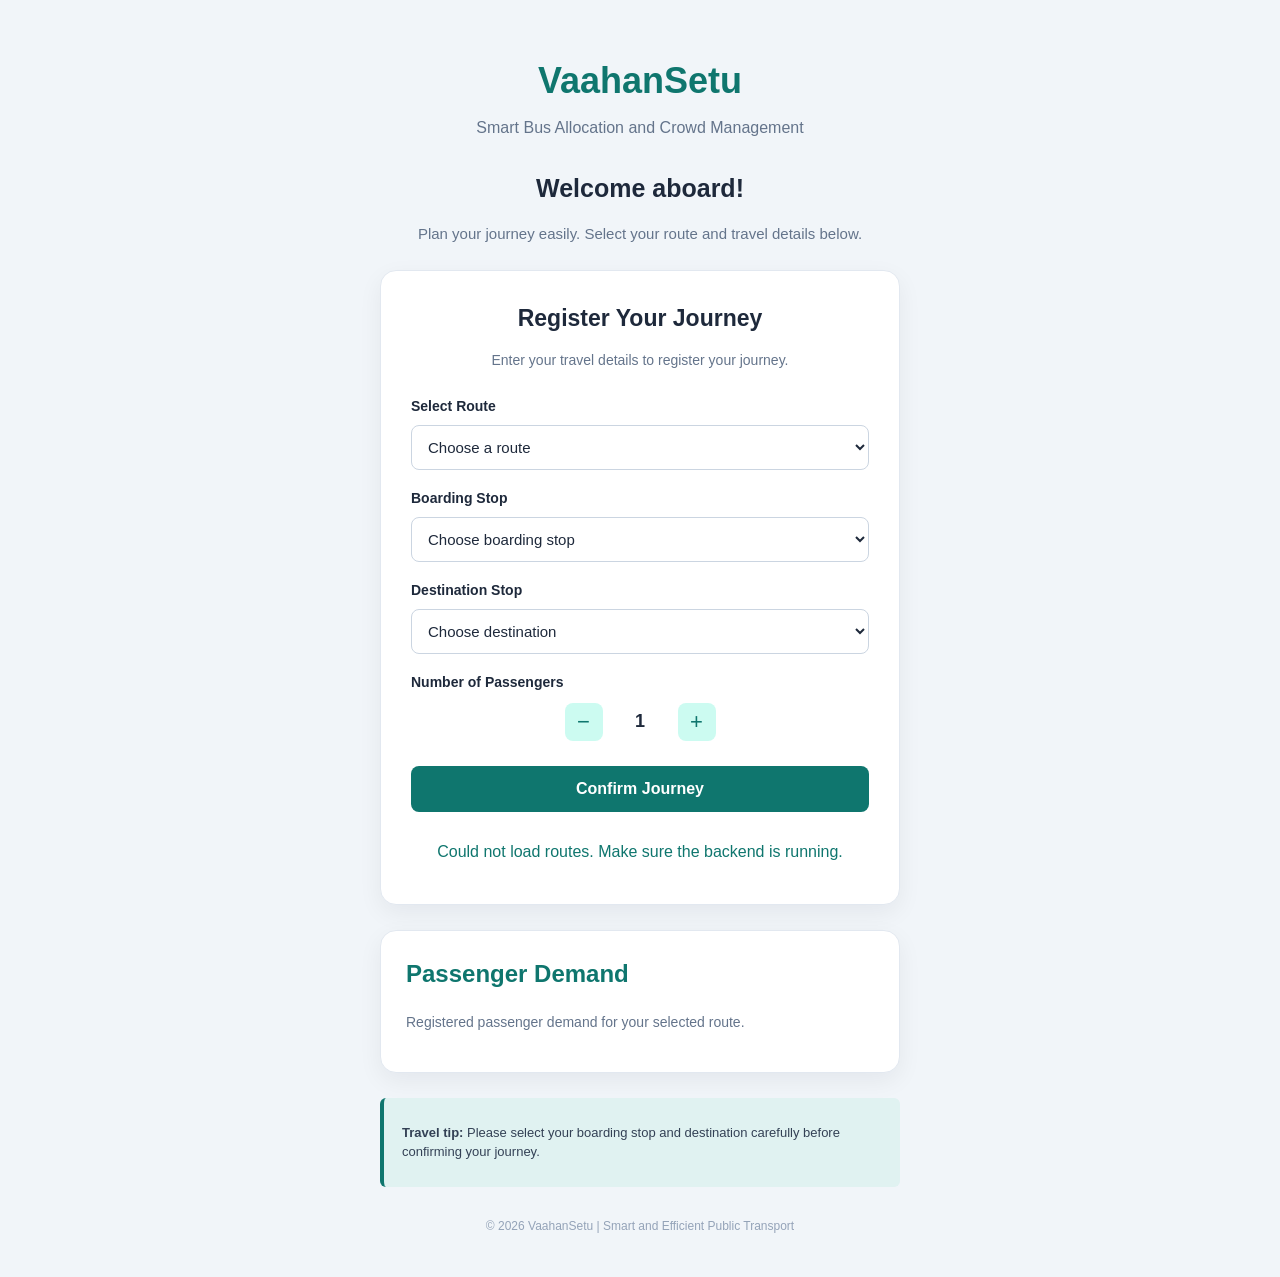
==== backend/src/main/resources/static/index.html @ c706c060 "Prepare VaahanSetu for Render deployment" ====
<!DOCTYPE html>
<html lang="en">
<head>
    <meta charset="UTF-8">
    <meta name="viewport" content="width=device-width, initial-scale=1.0">
    <meta name="description" content="VaahanSetu passenger portal for registering journeys and viewing allocated buses.">
    <link rel="stylesheet" href="styles.css">
    <title>VaahanSetu | Passenger Portal</title>
</head>
<body>

    <header class="header">
        <h1>VaahanSetu</h1>
        <p>Smart Bus Allocation and Crowd Management</p>
    </header>

    <main>
        <section class="welcome">
            <h2>Welcome aboard!</h2>
            <p>Plan your journey easily. Select your route and travel details below.</p>
        </section>

        <section class="booking-card">
            <h2>Register Your Journey</h2>
            <p class="form-description">
                Enter your travel details to register your journey.
            </p>

            <form id="journeyForm">

                <label for="route">Select Route</label>
                <select id="route" name="route" required>
                    <option value="">Choose a route</option>
                </select>

                <div id="routeDetails" class="route-details" hidden>
                    <h3>Route Information</h3>
                    <p><strong>Route:</strong> <span id="routeCode">-</span></p>
                    <p><strong>From:</strong> <span id="routeOrigin">-</span></p>
                    <p><strong>To:</strong> <span id="routeDestination">-</span></p>
                    <p>
                        <strong>Estimated Duration:</strong>
                        <span id="routeDuration">-</span>
                    </p>
                </div>

                <div id="busDetails" class="bus-details" hidden>
                    <h3>Bus Information</h3>
                    <p>
                        <strong>Available buses:</strong>
                        <span id="busCount">0</span>
                    </p>
                    <p>
                        <strong>Bus numbers:</strong>
                        <span id="busNumbers">-</span>
                    </p>
                </div>

                <label for="boarding">Boarding Stop</label>
                <select id="boarding" name="boarding" required>
                    <option value="">Choose boarding stop</option>
                </select>

                <label for="destination">Destination Stop</label>
                <select id="destination" name="destination" required>
                    <option value="">Choose destination</option>
                </select>

                <label for="passengerCountValue">Number of Passengers</label>

                <div class="passenger-counter">
                    <button
                        type="button"
                        id="decreasePassengers"
                        aria-label="Decrease passenger count">
                        −
                    </button>

                    <span
    id="passengerCountValue"
    aria-live="polite"
    aria-label="1 passenger, minimum 1 and maximum 10">
    1
</span>

                    <button
                        type="button"
                        id="increasePassengers"
                        aria-label="Increase passenger count">
                        +
                    </button>
                </div>

                <button type="submit" class="submit-button">
                    Confirm Journey
                </button>

            </form>

            <p id="message" aria-live="polite"></p>

            <div id="confirmationCard" class="confirmation-card" hidden>
                <h3>Journey Registered Successfully!</h3>

                <p><strong>Journey ID:</strong> <span id="confirmJourneyId">-</span></p>
                <p><strong>Route:</strong> <span id="confirmRoute">-</span></p>
                <p><strong>Boarding Stop:</strong> <span id="confirmBoarding">-</span></p>
                <p><strong>Destination:</strong> <span id="confirmDestination">-</span></p>
                <p><strong>Passengers:</strong> <span id="confirmPassengers">-</span></p>
                <p><strong>Status:</strong> <span id="confirmStatus">-</span></p>
            </div>
            <div id="waitingCard" class="waiting-card" hidden>
    <h3>Journey Not Registered Yet</h3>
    <p>No buses are available for this route right now.</p>
    <p>Please wait for bus allocation and try again.</p>
</div>

        </section>

        <section class="demand-card">
    <h2>Passenger Demand</h2>
    <p>Registered passenger demand for your selected route.</p>

    <div id="demandList"
         class="demand-list"
         aria-live="polite"
         hidden>
    </div>
</section>

        <section class="travel-note">
            <p>
                <strong>Travel tip:</strong>
                Please select your boarding stop and destination carefully
                before confirming your journey.
            </p>
        </section>
    </main>

    <footer>
        <p>© 2026 VaahanSetu | Smart and Efficient Public Transport</p>
    </footer>

    <script src="app.js"></script>

</body>
</html>
---- backend/src/main/resources/static/styles.css ----
* {
    box-sizing: border-box;
}

[hidden] {
    display: none !important;
}

body {
    margin: 0;
    padding: 30px 20px;
    font-family: Arial, sans-serif;
    background: #f1f5f9;
    color: #1e293b;
    line-height: 1.5;
}

.header {
    text-align: center;
    margin-bottom: 30px;
}

.header h1 {
    margin-bottom: 8px;
    color: #0f766e;
    font-size: 36px;
}

.header p {
    margin-top: 0;
    color: #64748b;
}

.welcome {
    text-align: center;
    margin-bottom: 25px;
}

.welcome h2 {
    margin-bottom: 8px;
    font-size: 25px;
}

.welcome p {
    color: #64748b;
    font-size: 15px;
}

.booking-card {
    max-width: 520px;
    margin: 0 auto;
    padding: 30px;
    background: #ffffff;
    border: 1px solid #e2e8f0;
    border-radius: 16px;
    box-shadow: 0 8px 25px rgba(15, 23, 42, 0.06);
}

.booking-card h2 {
    margin-top: 0;
    margin-bottom: 8px;
    text-align: center;
    font-size: 23px;
}

.form-description {
    margin-bottom: 25px;
    text-align: center;
    color: #64748b;
    font-size: 14px;
}

label {
    display: block;
    margin-top: 18px;
    margin-bottom: 8px;
    font-size: 14px;
    font-weight: bold;
}

select {
    width: 100%;
    padding: 12px;
    border: 1px solid #cbd5e1;
    border-radius: 8px;
    background: #ffffff;
    color: #1e293b;
    font-size: 15px;
}

select:focus {
    outline: 2px solid #0d9488;
    border-color: #0d9488;
}

select:disabled {
    background: #f1f5f9;
    color: #94a3b8;
    cursor: not-allowed;
}

.passenger-counter {
    display: flex;
    align-items: center;
    justify-content: center;
    gap: 25px;
    margin-top: 10px;
}

.passenger-counter button {
    width: 38px;
    height: 38px;
    margin: 0;
    padding: 0;
    border: 0;
    border-radius: 8px;
    background: #ccfbf1;
    color: #0f766e;
    font-size: 22px;
    cursor: pointer;
    transition: background 0.2s ease;
}

.passenger-counter button:hover {
    background: #99f6e4;
}

#passengerCountValue {
    min-width: 25px;
    text-align: center;
    font-size: 18px;
    font-weight: bold;
}

.submit-button {
    width: 100%;
    margin-top: 25px;
    padding: 14px;
    border: 0;
    border-radius: 8px;
    background: #0f766e;
    color: #ffffff;
    font-size: 16px;
    font-weight: bold;
    cursor: pointer;
    transition: background 0.2s ease;
}

.submit-button:hover {
    background: #115e59;
}

button:disabled {
    opacity: 0.6;
    cursor: not-allowed;
}

button:focus-visible,
select:focus-visible {
    outline: 3px solid #5eead4;
    outline-offset: 3px;
}

#message {
    margin: 18px 0 0;
    padding: 10px;
    text-align: center;
    color: #0f766e;
    overflow-wrap: anywhere;
}

/* Travel note */

.travel-note {
    max-width: 520px;
    margin: 20px auto;
    padding: 12px 18px;
    border-left: 4px solid #0f766e;
    border-radius: 6px;
    background: #e0f2f1;
    color: #334155;
    font-size: 13px;
}

/* Footer */

footer {
    margin-top: 30px;
    text-align: center;
    color: #94a3b8;
    font-size: 12px;
}

/* Route and bus information */

.route-details,
.bus-details {
    margin-top: 20px;
    padding: 16px;
    background: #f0fdfa;
    border: 1px solid #99f6e4;
    border-radius: 10px;
}

.route-details h3,
.bus-details h3 {
    margin-top: 0;
    color: #0f766e;
}

.route-details p,
.bus-details p {
    margin: 10px 0;
    font-size: 14px;
    overflow-wrap: anywhere;
}

#busNumbers {
    white-space: pre-line;
    overflow-wrap: anywhere;
    line-height: 1.8;
}

/* Journey confirmation */

.confirmation-card {
    margin-top: 20px;
    padding: 18px;
    background: #f0fdfa;
    border: 1px solid #99f6e4;
    border-radius: 10px;
}

.confirmation-card h3 {
    margin-top: 0;
    color: #0f766e;
}

.confirmation-card p {
    margin: 10px 0;
    font-size: 14px;
    overflow-wrap: anywhere;
}

/* Passenger demand */
/* Passenger demand */

.demand-card {
    max-width: 520px;
    margin: 25px auto;
    padding: 25px;
    background: #ffffff;
    border: 1px solid #e2e8f0;
    border-radius: 16px;
    box-shadow: 0 8px 25px rgba(15, 23, 42, 0.06);
}

.demand-card h2 {
    margin-top: 0;
    color: #0f766e;
}

.demand-card > p {
    color: #64748b;
    font-size: 14px;
}

.demand-list {
    margin-top: 20px;
}

.demand-item {
    padding: 20px;
    background: #f0fdfa;
    border: 1px solid #99f6e4;
    border-radius: 12px;
    overflow-wrap: anywhere;
}

.demand-item h3 {
    margin: 0 0 12px;
    color: #0f766e;
    font-size: 18px;
}

.demand-item p {
    margin: 0;
    color: #334155;
    font-size: 16px;
    font-weight: bold;
}
/* Responsive layout */

@media (max-width: 600px) {
    body {
        padding: 25px 14px;
    }

    .header h1 {
        font-size: 30px;
    }

    .welcome h2 {
        font-size: 22px;
    }

    .booking-card {
        padding: 22px;
    }

    .demand-card {
        padding: 20px;
    }

    .demand-list {
        grid-template-columns: 1fr;
    }
}
.waiting-card {
    margin-top: 20px;
    padding: 20px;
    background: #fff8e6;
    border: 1px solid #f0c36d;
    border-radius: 14px;
    text-align: center;
}

.waiting-card h3 {
    color: #9a6500;
    margin-bottom: 10px;
}

.waiting-card p {
    color: #664d03;
    margin: 6px 0;
}
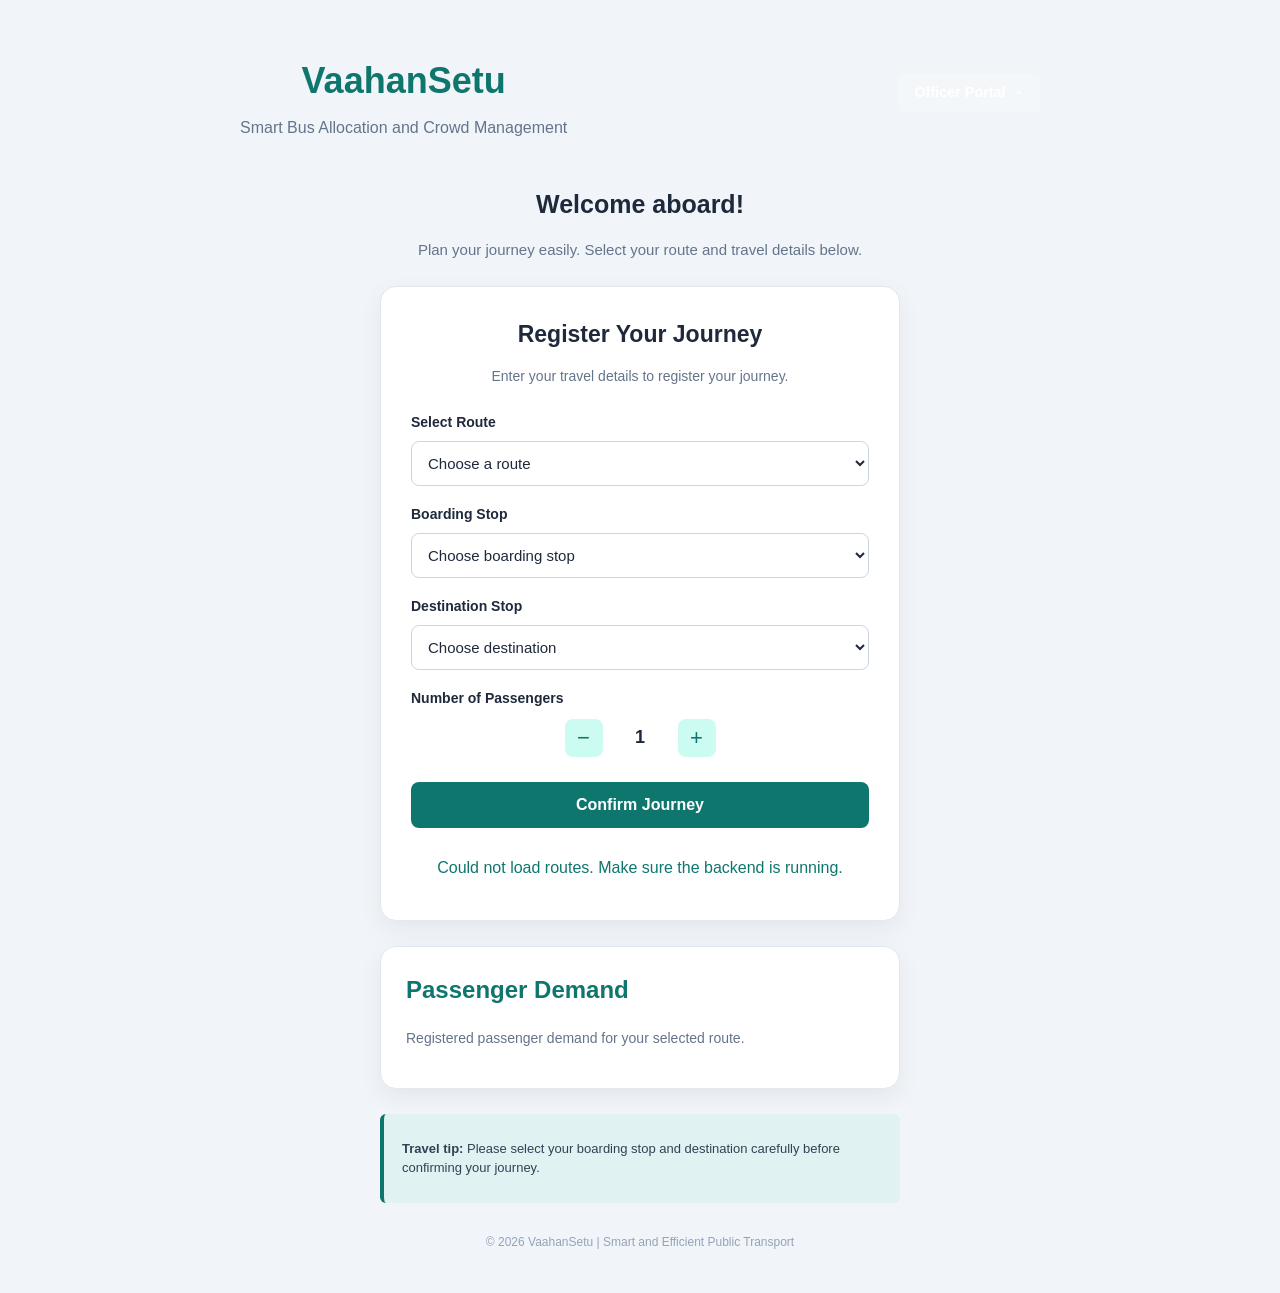
==== commit 5eea006c: "Complete end-to-end integration: allocation engine, officer web console, authentication, and contrac" ====
--- a/backend/src/main/resources/static/index.html
+++ b/backend/src/main/resources/static/index.html
@@ -11,8 +11,15 @@
 <body>
 
     <header class="header">
-        <h1>VaahanSetu</h1>
-        <p>Smart Bus Allocation and Crowd Management</p>
+        <div style="display:flex; justify-content:space-between; align-items:center; width:100%; max-width:800px; margin:0 auto; flex-wrap:wrap; gap:10px;">
+            <div>
+                <h1>VaahanSetu</h1>
+                <p>Smart Bus Allocation and Crowd Management</p>
+            </div>
+            <div>
+                <a href="officer.html" style="color:#ffffff; text-decoration:none; font-weight:600; padding:0.5rem 1rem; background:rgba(255,255,255,0.2); border-radius:6px; font-size:0.9rem; display:inline-block;">Officer Portal &rarr;</a>
+            </div>
+        </div>
     </header>
 
     <main>
